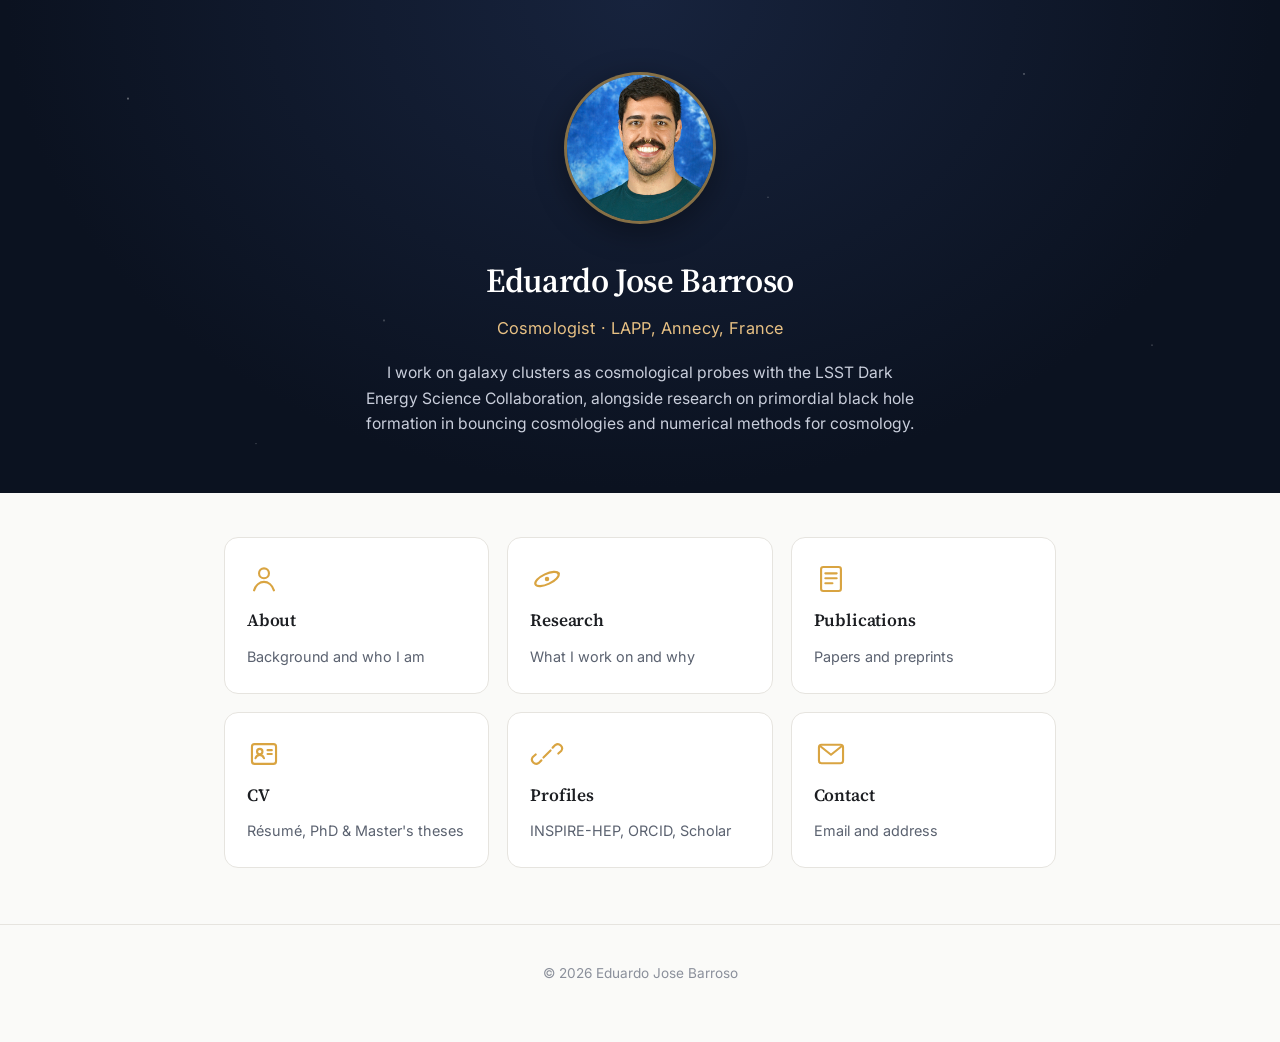
==== index.html @ 9ed02f20 "Fill in real content: bio, research, publications, CV, profiles, contact Replace placeholders with a" ====
<!DOCTYPE html>
<html lang="en">
<head>
<meta charset="UTF-8">
<meta name="viewport" content="width=device-width, initial-scale=1.0">

<!-- ============================================================
     QUICK EDIT GUIDE
     Search for "REPLACE:" across all .html files to find every
     placeholder that needs your real text/links.
     ============================================================ -->

<title>Eduardo Jose Barroso — Cosmologist, LAPP Annecy</title>
<meta name="description" content="Eduardo Jose Barroso is a cosmologist at LAPP (Laboratoire d'Annecy de Physique des Particules), Annecy, France. Research, publications, CV and contact information.">
<meta name="author" content="Eduardo Jose Barroso">
<link rel="canonical" href="https://eduardojsbarroso.github.io/">

<meta property="og:type" content="profile">
<meta property="og:title" content="Eduardo Jose Barroso — Cosmologist, LAPP Annecy">
<meta property="og:description" content="Cosmologist at LAPP (Laboratoire d'Annecy de Physique des Particules), Annecy, France.">
<meta property="og:url" content="https://eduardojsbarroso.github.io/">
<meta property="og:image" content="https://eduardojsbarroso.github.io/assets/photo.jpg">

<link rel="icon" href="data:image/svg+xml,<svg xmlns=%22http://www.w3.org/2000/svg%22 viewBox=%220 0 100 100%22><text y=%22.9em%22 font-size=%2290%22>🌌</text></svg>">

<link rel="preconnect" href="https://fonts.googleapis.com">
<link rel="preconnect" href="https://fonts.gstatic.com" crossorigin>
<link href="https://fonts.googleapis.com/css2?family=Source+Serif+4:wght@500;600&family=Inter:wght@400;500;600&display=swap" rel="stylesheet">
<link rel="stylesheet" href="assets/style.css">

<script type="application/ld+json">
{
  "@context": "https://schema.org",
  "@type": "Person",
  "name": "Eduardo Jose Barroso",
  "jobTitle": "Cosmologist",
  "affiliation": {
    "@type": "Organization",
    "name": "LAPP - Laboratoire d'Annecy de Physique des Particules",
    "address": {
      "@type": "PostalAddress",
      "addressLocality": "Annecy",
      "addressCountry": "FR"
    }
  },
  "url": "https://eduardojsbarroso.github.io/",
  "sameAs": [
    "https://inspirehep.net/authors/2645771",
    "https://orcid.org/0000-0002-7988-9249",
    "https://github.com/eduardojsbarroso"
  ]
}
</script>
</head>
<body>

<section class="hero">
  <div class="wrap">
    <img class="avatar" src="assets/photo.jpg" alt="Photo of Eduardo Jose Barroso" onerror="this.src='assets/avatar-placeholder.svg'">
    <h1>Eduardo Jose Barroso</h1>
    <p class="tagline">Cosmologist · LAPP, Annecy, France</p>
    <p class="intro">
      I work on galaxy clusters as cosmological probes with the LSST Dark Energy
      Science Collaboration, alongside research on primordial black hole formation
      in bouncing cosmologies and numerical methods for cosmology.
    </p>
  </div>
</section>

<main class="wrap">
  <div class="card-grid">

    <a class="card" href="about.html">
      <svg class="icon" viewBox="0 0 24 24" fill="none" stroke="currentColor" stroke-width="1.5" stroke-linecap="round" stroke-linejoin="round"><circle cx="12" cy="8" r="3.5"/><path d="M5 20c1.2-4 4.2-6 7-6s5.8 2 7 6"/></svg>
      <h2>About</h2>
      <p>Background and who I am</p>
    </a>

    <a class="card" href="research.html">
      <svg class="icon" viewBox="0 0 24 24" fill="none" stroke="currentColor" stroke-width="1.5" stroke-linecap="round" stroke-linejoin="round"><ellipse cx="12" cy="12" rx="9" ry="3.6" transform="rotate(-25 12 12)"/><circle cx="12" cy="12" r="1.6" fill="currentColor" stroke="none"/><circle cx="20" cy="8" r="1" fill="currentColor" stroke="none"/></svg>
      <h2>Research</h2>
      <p>What I work on and why</p>
    </a>

    <a class="card" href="publications.html">
      <svg class="icon" viewBox="0 0 24 24" fill="none" stroke="currentColor" stroke-width="1.5" stroke-linecap="round" stroke-linejoin="round"><rect x="5" y="3.5" width="14" height="17" rx="1.6"/><line x1="8" y1="8" x2="16" y2="8"/><line x1="8" y1="11.5" x2="16" y2="11.5"/><line x1="8" y1="15" x2="13" y2="15"/></svg>
      <h2>Publications</h2>
      <p>Papers and preprints</p>
    </a>

    <a class="card" href="cv.html">
      <svg class="icon" viewBox="0 0 24 24" fill="none" stroke="currentColor" stroke-width="1.5" stroke-linecap="round" stroke-linejoin="round"><rect x="3.5" y="5" width="17" height="14" rx="1.8"/><circle cx="9" cy="10.3" r="1.9"/><path d="M6 15c0.6-1.6 1.8-2.4 3-2.4s2.4 0.8 3 2.4"/><line x1="14.5" y1="9.3" x2="17.5" y2="9.3"/><line x1="14.5" y1="12" x2="17.5" y2="12"/></svg>
      <h2>CV</h2>
      <p>Résumé, PhD &amp; Master's theses</p>
    </a>

    <a class="card" href="profiles.html">
      <svg class="icon" viewBox="0 0 24 24" fill="none" stroke="currentColor" stroke-width="1.5" stroke-linecap="round" stroke-linejoin="round"><path d="M9.5 14.5l5-5"/><path d="M8 16.5l-1.8 1.8a3 3 0 0 1-4.2-4.2L4 12.3"/><path d="M16 7.5l1.8-1.8a3 3 0 0 1 4.2 4.2L20 11.7"/></svg>
      <h2>Profiles</h2>
      <p>INSPIRE-HEP, ORCID, Scholar</p>
    </a>

    <a class="card" href="contact.html">
      <svg class="icon" viewBox="0 0 24 24" fill="none" stroke="currentColor" stroke-width="1.5" stroke-linecap="round" stroke-linejoin="round"><rect x="3.5" y="5.5" width="17" height="13" rx="1.8"/><path d="M4.5 6.5l7.5 6 7.5-6"/></svg>
      <h2>Contact</h2>
      <p>Email and address</p>
    </a>

  </div>
</main>

<footer class="site-footer">
  <div class="wrap"><p>&copy; <span class="year"></span> Eduardo Jose Barroso</p></div>
</footer>

<script>
  document.querySelectorAll('.year').forEach(function (el) {
    el.textContent = new Date().getFullYear();
  });
</script>

</body>
</html>
---- assets/style.css ----
/* ============================================================
   Design tokens
   ============================================================ */
:root {
  --navy-900: #0b1220;
  --navy-800: #101a2e;
  --navy-700: #17233d;
  --gold: #d9a441;
  --gold-soft: #e8c184;
  --bg: #fafaf8;
  --surface: #ffffff;
  --border: #e6e4df;
  --text: #1c1e22;
  --muted: #5b6270;
  --muted-soft: #8b909b;
  --max-width: 880px;
  --radius: 14px;
}

* { box-sizing: border-box; }

html { scroll-behavior: smooth; }

body {
  margin: 0;
  font-family: 'Inter', -apple-system, BlinkMacSystemFont, "Segoe UI", Helvetica, Arial, sans-serif;
  color: var(--text);
  background: var(--bg);
  line-height: 1.65;
}

h1, h2, h3 {
  font-family: 'Source Serif 4', Georgia, 'Times New Roman', serif;
  font-weight: 600;
  letter-spacing: -0.01em;
}

a { color: inherit; }

.wrap {
  max-width: var(--max-width);
  margin: 0 auto;
  padding: 0 24px;
}

/* ============================================================
   Hero (home page)
   ============================================================ */
.hero {
  position: relative;
  background: radial-gradient(ellipse at top, var(--navy-700) 0%, var(--navy-900) 70%);
  color: #f4f5f7;
  padding: 72px 0 56px;
  overflow: hidden;
}

/* faint starfield, no image assets needed */
.hero::before {
  content: "";
  position: absolute;
  inset: 0;
  background-image:
    radial-gradient(1.5px 1.5px at 10% 20%, rgba(255,255,255,0.5), transparent),
    radial-gradient(1.5px 1.5px at 80% 15%, rgba(255,255,255,0.4), transparent),
    radial-gradient(1px 1px at 60% 40%, rgba(255,255,255,0.35), transparent),
    radial-gradient(1.5px 1.5px at 30% 65%, rgba(255,255,255,0.3), transparent),
    radial-gradient(1px 1px at 90% 70%, rgba(255,255,255,0.4), transparent),
    radial-gradient(1.5px 1.5px at 45% 85%, rgba(255,255,255,0.3), transparent),
    radial-gradient(1px 1px at 20% 90%, rgba(255,255,255,0.3), transparent);
  pointer-events: none;
}

.hero .wrap {
  position: relative;
  text-align: center;
}

.avatar {
  width: 152px;
  height: 152px;
  border-radius: 50%;
  object-fit: cover;
  background: #22314e;
  border: 3px solid rgba(217, 164, 65, 0.55);
  box-shadow: 0 8px 30px rgba(0,0,0,0.35);
  margin-bottom: 22px;
}

.hero h1 {
  margin: 0 0 6px;
  font-size: 2.1rem;
  color: #ffffff;
}

.hero .tagline {
  margin: 0 0 18px;
  color: var(--gold-soft);
  font-size: 1.02rem;
  letter-spacing: 0.01em;
}

.hero .intro {
  max-width: 560px;
  margin: 0 auto;
  color: #c9cedb;
  font-size: 0.98rem;
}

/* ============================================================
   Section cards grid (home page)
   ============================================================ */
.card-grid {
  display: grid;
  grid-template-columns: repeat(3, 1fr);
  gap: 18px;
  padding: 44px 0 56px;
}

.card {
  display: flex;
  flex-direction: column;
  align-items: flex-start;
  gap: 10px;
  background: var(--surface);
  border: 1px solid var(--border);
  border-radius: var(--radius);
  padding: 24px 22px;
  text-decoration: none;
  color: var(--text);
  transition: transform 0.18s ease, box-shadow 0.18s ease, border-color 0.18s ease;
}

.card:hover {
  transform: translateY(-3px);
  box-shadow: 0 12px 28px rgba(15, 23, 42, 0.08);
  border-color: rgba(217, 164, 65, 0.5);
}

.card .icon {
  width: 34px;
  height: 34px;
  color: var(--gold);
}

.card h2 {
  margin: 0;
  font-size: 1.08rem;
}

.card p {
  margin: 0;
  color: var(--muted);
  font-size: 0.9rem;
}

/* ============================================================
   Top nav (sub-pages)
   ============================================================ */
.topnav {
  background: var(--navy-900);
  color: #f4f5f7;
}

.topnav .wrap {
  display: flex;
  align-items: center;
  justify-content: space-between;
  gap: 16px;
  padding: 16px 24px;
  flex-wrap: wrap;
}

.topnav .brand {
  font-family: 'Source Serif 4', Georgia, serif;
  font-weight: 600;
  font-size: 1.05rem;
  text-decoration: none;
  color: #ffffff;
}

.topnav nav {
  display: flex;
  gap: 4px;
  flex-wrap: wrap;
}

.topnav nav a {
  text-decoration: none;
  color: #b9c0cf;
  font-size: 0.9rem;
  padding: 6px 10px;
  border-radius: 8px;
  transition: color 0.15s ease, background 0.15s ease;
}

.topnav nav a:hover {
  color: #ffffff;
  background: rgba(255,255,255,0.06);
}

.topnav nav a.active {
  color: var(--gold-soft);
  background: rgba(217, 164, 65, 0.12);
}

/* ============================================================
   Page content (sub-pages)
   ============================================================ */
main.page {
  padding: 48px 0 24px;
}

main.page h1 {
  font-size: 1.7rem;
  margin: 0 0 6px;
}

main.page .page-sub {
  color: var(--muted-soft);
  margin: 0 0 32px;
  font-size: 0.95rem;
}

main.page section {
  margin-bottom: 36px;
}

main.page h2 {
  font-size: 1.1rem;
  margin: 0 0 12px;
}

main.page p {
  margin: 0 0 14px;
}

main.page code {
  font-family: "SFMono-Regular", Consolas, Menlo, monospace;
  font-size: 0.88em;
  background: #f2f4f8;
  padding: 1px 5px;
  border-radius: 5px;
}

.placeholder {
  color: #a15c00;
  background: #fff6e8;
  border: 1px dashed #e3b56a;
  border-radius: 10px;
  padding: 10px 14px;
  font-size: 0.88rem;
}

/* Buttons / link chips */
.btn {
  display: inline-flex;
  align-items: center;
  gap: 8px;
  background: var(--navy-900);
  color: #ffffff !important;
  text-decoration: none;
  padding: 10px 18px;
  border-radius: 10px;
  font-size: 0.92rem;
  transition: background 0.15s ease;
}
.btn:hover { background: var(--navy-700); }

.btn-outline {
  display: inline-flex;
  align-items: center;
  gap: 8px;
  background: transparent;
  color: var(--text) !important;
  text-decoration: none;
  padding: 9px 16px;
  border: 1px solid var(--border);
  border-radius: 10px;
  font-size: 0.92rem;
  transition: border-color 0.15s ease, color 0.15s ease;
}
.btn-outline:hover { border-color: var(--gold); color: #a15c00 !important; }

.btn-row {
  display: flex;
  flex-wrap: wrap;
  gap: 10px;
  margin: 4px 0 18px;
}

/* Publications list */
.pub-list {
  list-style: none;
  padding: 0;
  margin: 0;
}
.pub-list li {
  padding: 16px 0;
  border-top: 1px solid var(--border);
}
.pub-list li:first-child { border-top: none; }
.pub-title {
  display: block;
  font-weight: 600;
  margin-bottom: 2px;
}
.pub-authors, .pub-venue {
  display: block;
  color: var(--muted);
  font-size: 0.9rem;
}
.pub-venue { margin-top: 2px; }
.pub-list a { color: #1d4ed8; text-decoration: none; }
.pub-list a:hover { text-decoration: underline; }

/* Profile links grid */
.profile-grid {
  display: grid;
  grid-template-columns: repeat(2, 1fr);
  gap: 12px;
}
.profile-link {
  display: flex;
  align-items: center;
  gap: 12px;
  border: 1px solid var(--border);
  border-radius: 12px;
  padding: 14px 16px;
  text-decoration: none;
  color: var(--text);
  transition: border-color 0.15s ease, background 0.15s ease;
}
.profile-link:hover {
  border-color: var(--gold);
  background: #fffaf1;
}
.profile-link .icon {
  width: 20px;
  height: 20px;
  color: var(--gold);
  flex-shrink: 0;
}
.profile-link .label {
  font-weight: 600;
  font-size: 0.95rem;
  display: block;
}
.profile-link .sub {
  color: var(--muted-soft);
  font-size: 0.8rem;
  display: block;
}

/* Contact list */
.contact-list {
  list-style: none;
  padding: 0;
  margin: 0;
}
.contact-list li {
  padding: 10px 0;
  border-top: 1px solid var(--border);
  font-size: 0.95rem;
}
.contact-list li:first-child { border-top: none; }
.contact-list a { color: #1d4ed8; text-decoration: none; }
.contact-list a:hover { text-decoration: underline; }

/* Keywords */
.keywords {
  list-style: none;
  padding: 0;
  margin: 0;
  display: flex;
  flex-wrap: wrap;
  gap: 8px;
}
.keywords li {
  background: #f2f4f8;
  color: var(--muted);
  padding: 5px 12px;
  border-radius: 12px;
  font-size: 0.85rem;
}

/* Education / CV entries */
.entry {
  display: flex;
  justify-content: space-between;
  align-items: baseline;
  gap: 16px;
  flex-wrap: wrap;
  padding: 14px 0;
  border-top: 1px solid var(--border);
}
.entry:first-child { border-top: none; }
.entry .entry-main strong { display: block; font-size: 0.98rem; }
.entry .entry-main span { color: var(--muted); font-size: 0.88rem; }

/* ============================================================
   Footer
   ============================================================ */
.site-footer {
  border-top: 1px solid var(--border);
  padding: 24px 0 44px;
  color: var(--muted-soft);
  font-size: 0.85rem;
  text-align: center;
}

/* ============================================================
   Responsive
   ============================================================ */
@media (max-width: 720px) {
  .card-grid { grid-template-columns: repeat(2, 1fr); }
  .profile-grid { grid-template-columns: 1fr; }
}

@media (max-width: 460px) {
  .card-grid { grid-template-columns: 1fr; }
  .hero { padding: 56px 0 40px; }
  .hero h1 { font-size: 1.7rem; }
  .topnav .wrap { flex-direction: column; align-items: flex-start; }
}
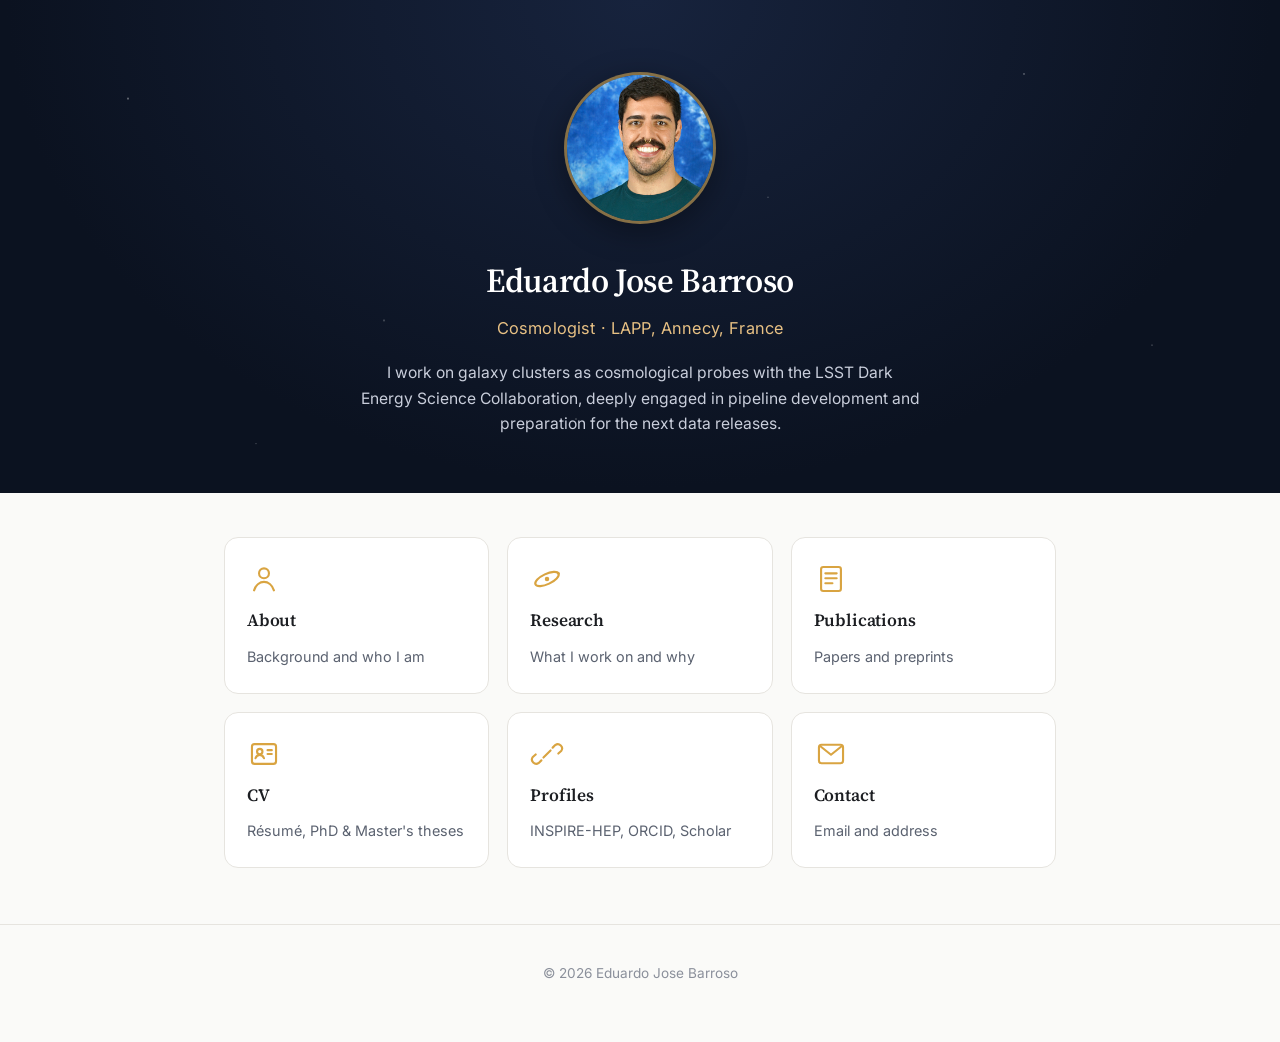
==== commit c7b7a1ed: "Rework homepage intro and enrich About/Research with more of your statement Homepage intro now leads" ====
--- a/index.html
+++ b/index.html
@@ -3,12 +3,6 @@
 <head>
 <meta charset="UTF-8">
 <meta name="viewport" content="width=device-width, initial-scale=1.0">
-
-<!-- ============================================================
-     QUICK EDIT GUIDE
-     Search for "REPLACE:" across all .html files to find every
-     placeholder that needs your real text/links.
-     ============================================================ -->
 
 <title>Eduardo Jose Barroso — Cosmologist, LAPP Annecy</title>
 <meta name="description" content="Eduardo Jose Barroso is a cosmologist at LAPP (Laboratoire d'Annecy de Physique des Particules), Annecy, France. Research, publications, CV and contact information.">
@@ -47,7 +41,9 @@
   "sameAs": [
     "https://inspirehep.net/authors/2645771",
     "https://orcid.org/0000-0002-7988-9249",
-    "https://github.com/eduardojsbarroso"
+    "https://scholar.google.com/citations?view_op=list_works&hl=en&user=6iZSuTkAAAAJ",
+    "https://github.com/eduardojsbarroso",
+    "https://www.linkedin.com/in/eduardo-barroso-bb4300228/"
   ]
 }
 </script>
@@ -61,8 +57,8 @@
     <p class="tagline">Cosmologist · LAPP, Annecy, France</p>
     <p class="intro">
       I work on galaxy clusters as cosmological probes with the LSST Dark Energy
-      Science Collaboration, alongside research on primordial black hole formation
-      in bouncing cosmologies and numerical methods for cosmology.
+      Science Collaboration, deeply engaged in pipeline development and
+      preparation for the next data releases.
     </p>
   </div>
 </section>
--- a/assets/style.css
+++ b/assets/style.css
@@ -242,13 +242,30 @@
   border-radius: 5px;
 }
 
-.placeholder {
-  color: #a15c00;
-  background: #fff6e8;
-  border: 1px dashed #e3b56a;
-  border-radius: 10px;
-  padding: 10px 14px;
+.note {
+  color: var(--muted-soft);
   font-size: 0.88rem;
+  font-style: italic;
+}
+
+.pipeline-figure {
+  margin: 24px 0 30px;
+  padding: 0;
+}
+.pipeline-diagram {
+  width: 100%;
+  height: auto;
+  display: block;
+  background: var(--surface);
+  border: 1px solid var(--border);
+  border-radius: var(--radius);
+  padding: 8px 0;
+}
+.pipeline-figure figcaption {
+  margin-top: 8px;
+  font-size: 0.82rem;
+  color: var(--muted-soft);
+  text-align: center;
 }
 
 /* Buttons / link chips */
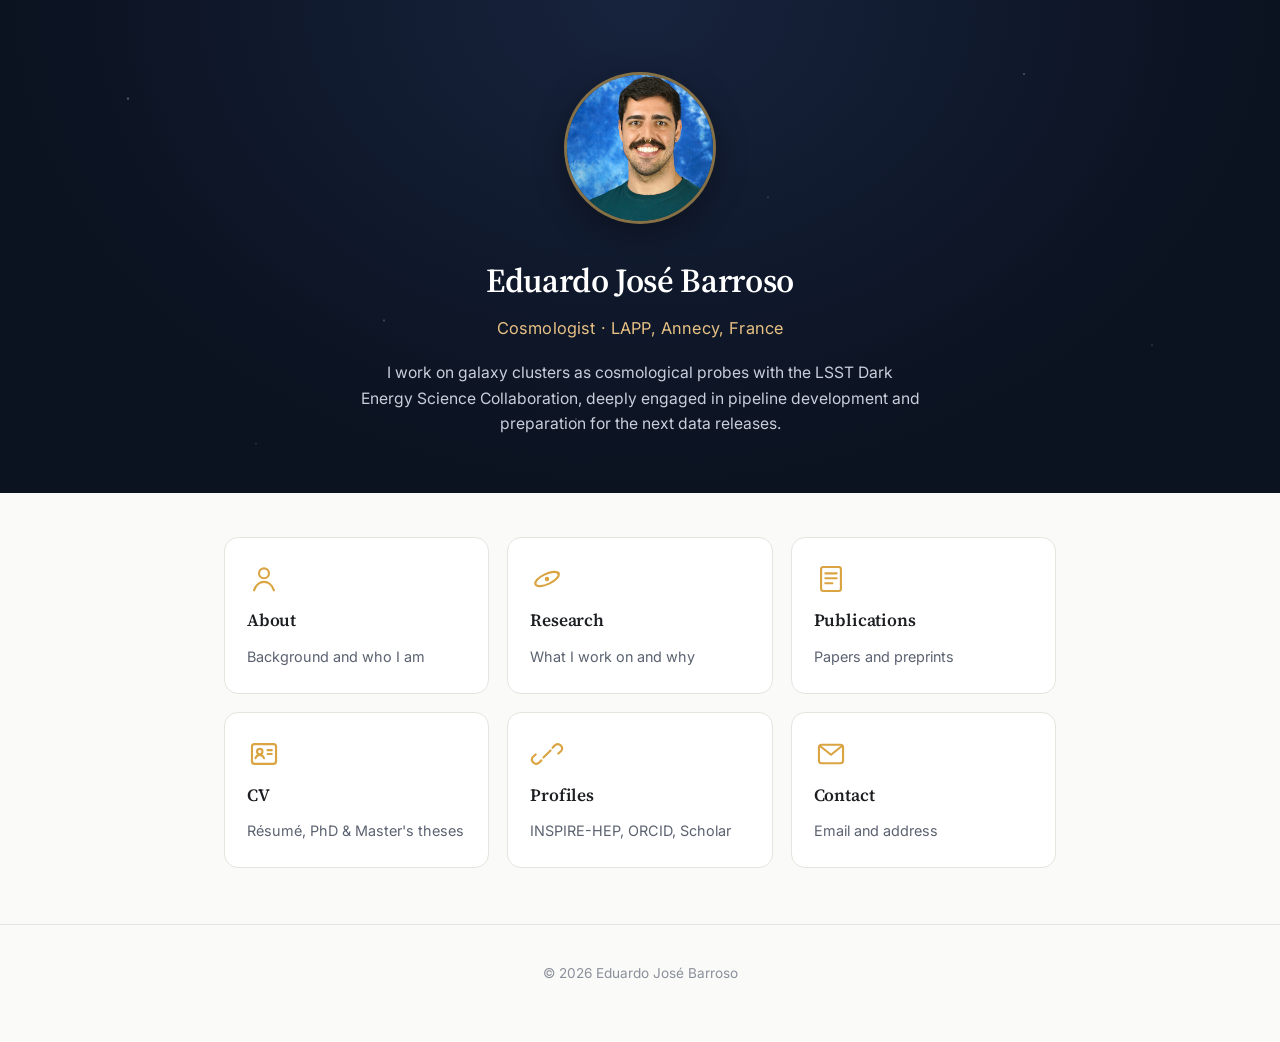
==== commit cfd76500: "Use accented "José" throughout the site Your name is Eduardo José Barroso; update every title, meta " ====
--- a/index.html
+++ b/index.html
@@ -4,13 +4,13 @@
 <meta charset="UTF-8">
 <meta name="viewport" content="width=device-width, initial-scale=1.0">
 
-<title>Eduardo Jose Barroso — Cosmologist, LAPP Annecy</title>
-<meta name="description" content="Eduardo Jose Barroso is a cosmologist at LAPP (Laboratoire d'Annecy de Physique des Particules), Annecy, France. Research, publications, CV and contact information.">
-<meta name="author" content="Eduardo Jose Barroso">
+<title>Eduardo José Barroso — Cosmologist, LAPP Annecy</title>
+<meta name="description" content="Eduardo José Barroso is a cosmologist at LAPP (Laboratoire d'Annecy de Physique des Particules), Annecy, France. Research, publications, CV and contact information.">
+<meta name="author" content="Eduardo José Barroso">
 <link rel="canonical" href="https://eduardojsbarroso.github.io/">
 
 <meta property="og:type" content="profile">
-<meta property="og:title" content="Eduardo Jose Barroso — Cosmologist, LAPP Annecy">
+<meta property="og:title" content="Eduardo José Barroso — Cosmologist, LAPP Annecy">
 <meta property="og:description" content="Cosmologist at LAPP (Laboratoire d'Annecy de Physique des Particules), Annecy, France.">
 <meta property="og:url" content="https://eduardojsbarroso.github.io/">
 <meta property="og:image" content="https://eduardojsbarroso.github.io/assets/photo.jpg">
@@ -26,7 +26,7 @@
 {
   "@context": "https://schema.org",
   "@type": "Person",
-  "name": "Eduardo Jose Barroso",
+  "name": "Eduardo José Barroso",
   "jobTitle": "Cosmologist",
   "affiliation": {
     "@type": "Organization",
@@ -52,8 +52,8 @@
 
 <section class="hero">
   <div class="wrap">
-    <img class="avatar" src="assets/photo.jpg" alt="Photo of Eduardo Jose Barroso" onerror="this.src='assets/avatar-placeholder.svg'">
-    <h1>Eduardo Jose Barroso</h1>
+    <img class="avatar" src="assets/photo.jpg" alt="Photo of Eduardo José Barroso" onerror="this.src='assets/avatar-placeholder.svg'">
+    <h1>Eduardo José Barroso</h1>
     <p class="tagline">Cosmologist · LAPP, Annecy, France</p>
     <p class="intro">
       I work on galaxy clusters as cosmological probes with the LSST Dark Energy
@@ -106,7 +106,7 @@
 </main>
 
 <footer class="site-footer">
-  <div class="wrap"><p>&copy; <span class="year"></span> Eduardo Jose Barroso</p></div>
+  <div class="wrap"><p>&copy; <span class="year"></span> Eduardo José Barroso</p></div>
 </footer>
 
 <script>
--- a/assets/style.css
+++ b/assets/style.css
@@ -252,20 +252,46 @@
   margin: 24px 0 30px;
   padding: 0;
 }
-.pipeline-diagram {
+.pipeline-figure img {
+  display: block;
   width: 100%;
   height: auto;
-  display: block;
   background: var(--surface);
   border: 1px solid var(--border);
   border-radius: var(--radius);
-  padding: 8px 0;
+  padding: 14px;
 }
 .pipeline-figure figcaption {
   margin-top: 8px;
   font-size: 0.82rem;
   color: var(--muted-soft);
   text-align: center;
+}
+
+.figure-row {
+  display: flex;
+  align-items: center;
+  gap: 24px;
+  margin: 24px 0 30px;
+  flex-wrap: wrap;
+}
+.figure-row-img {
+  display: block;
+  width: 100%;
+  max-width: 300px;
+  height: auto;
+  flex-shrink: 0;
+  background: var(--surface);
+  border: 1px solid var(--border);
+  border-radius: var(--radius);
+  padding: 10px;
+}
+.figure-row-text {
+  flex: 1;
+  min-width: 240px;
+}
+.figure-row-text p {
+  margin: 0;
 }
 
 /* Buttons / link chips */
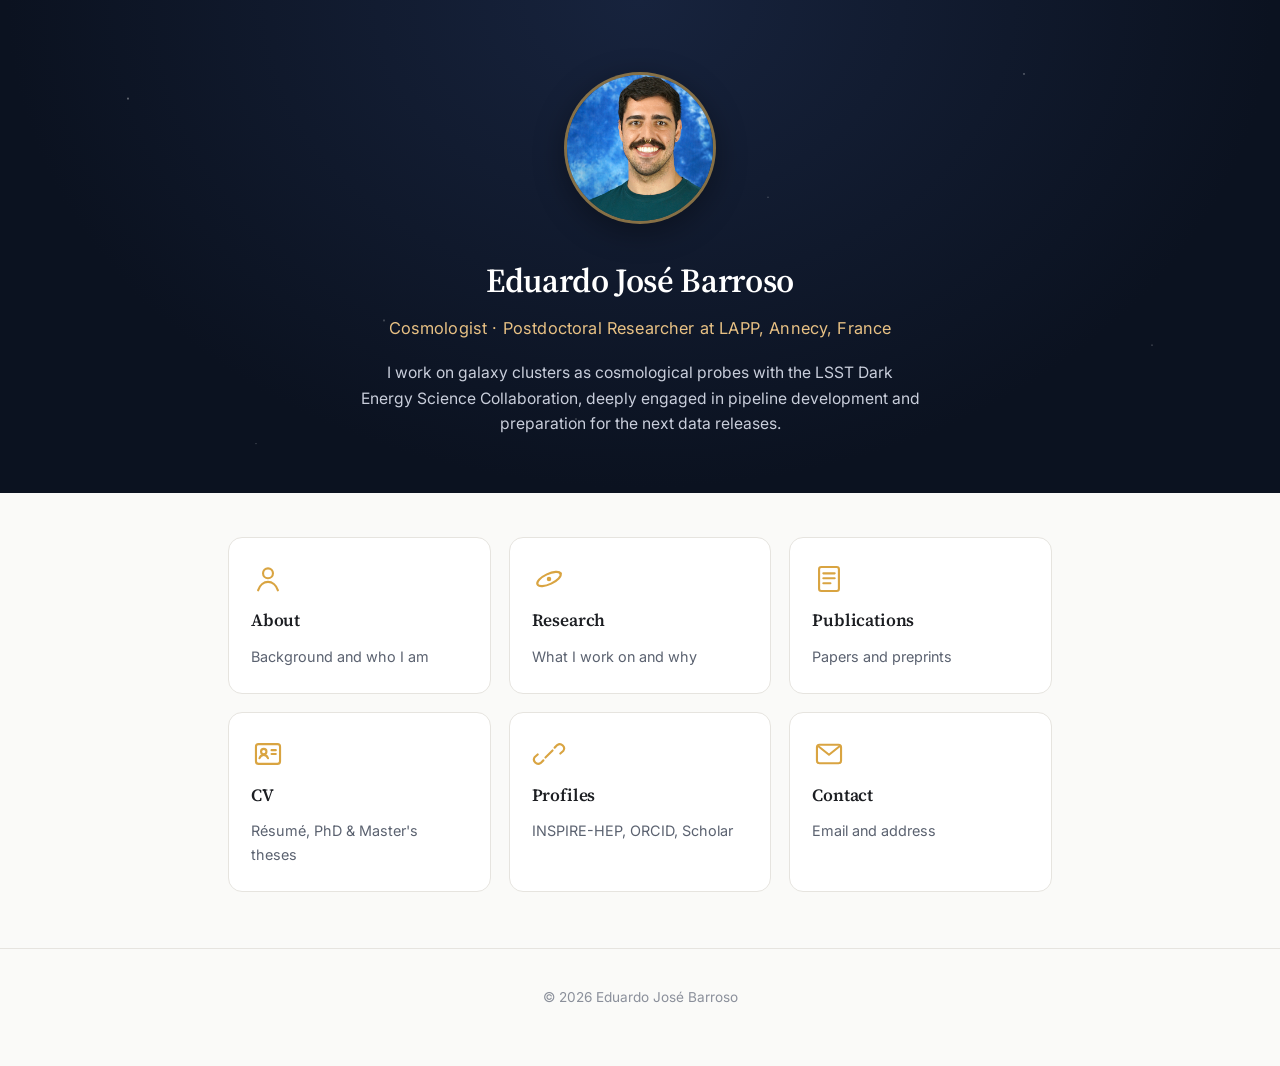
==== commit 9e9059ee: "Add postdoc title to homepage tagline Co-Authored-By: Claude Sonnet 5 <noreply@anthropic.com> Claude" ====
--- a/index.html
+++ b/index.html
@@ -43,7 +43,7 @@
     "https://orcid.org/0000-0002-7988-9249",
     "https://scholar.google.com/citations?view_op=list_works&hl=en&user=6iZSuTkAAAAJ",
     "https://github.com/eduardojsbarroso",
-    "https://www.linkedin.com/in/eduardo-barroso-bb4300228/"
+    "https://buscatextual.cnpq.br/buscatextual/visualizacv.do?id=K8264416Z4"
   ]
 }
 </script>
@@ -54,7 +54,7 @@
   <div class="wrap">
     <img class="avatar" src="assets/photo.jpg" alt="Photo of Eduardo José Barroso" onerror="this.src='assets/avatar-placeholder.svg'">
     <h1>Eduardo José Barroso</h1>
-    <p class="tagline">Cosmologist · LAPP, Annecy, France</p>
+    <p class="tagline">Cosmologist · Postdoctoral Researcher at LAPP, Annecy, France</p>
     <p class="intro">
       I work on galaxy clusters as cosmological probes with the LSST Dark Energy
       Science Collaboration, deeply engaged in pipeline development and
--- a/assets/style.css
+++ b/assets/style.css
@@ -21,6 +21,11 @@
 
 html { scroll-behavior: smooth; }
 
+html, body {
+  overflow-x: hidden;
+  max-width: 100%;
+}
+
 body {
   margin: 0;
   font-family: 'Inter', -apple-system, BlinkMacSystemFont, "Segoe UI", Helvetica, Arial, sans-serif;
@@ -40,7 +45,7 @@
 .wrap {
   max-width: var(--max-width);
   margin: 0 auto;
-  padding: 0 24px;
+  padding: 0 28px;
 }
 
 /* ============================================================
@@ -207,7 +212,8 @@
    Page content (sub-pages)
    ============================================================ */
 main.page {
-  padding: 48px 0 24px;
+  padding-top: 48px;
+  padding-bottom: 24px;
 }
 
 main.page h1 {
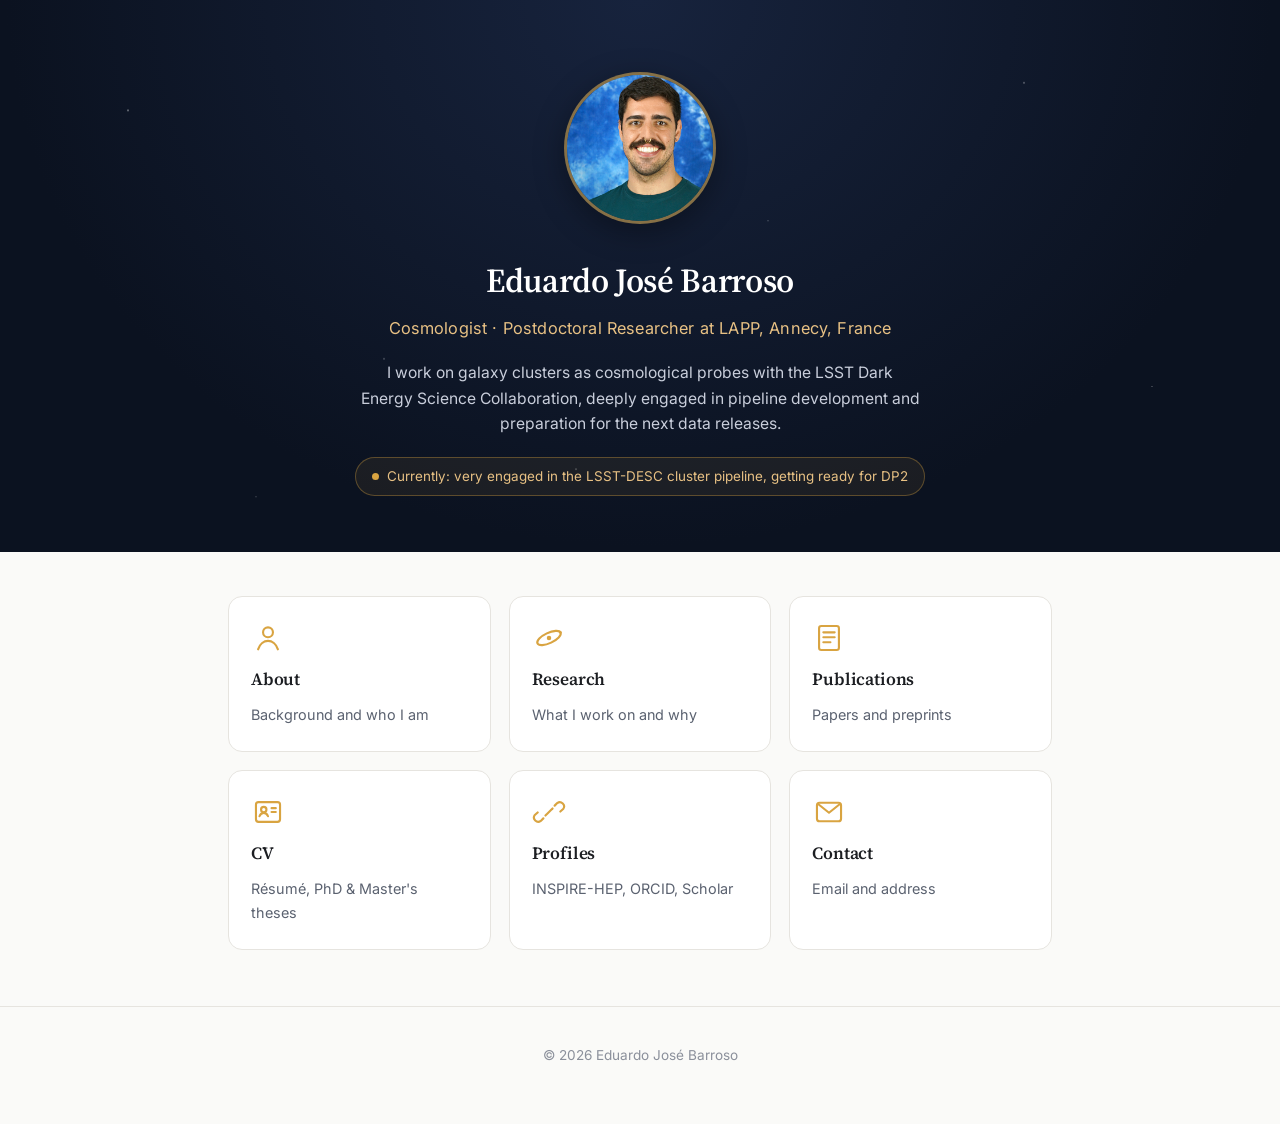
==== commit 558464cf: "Design polish: status chip, entrance animation, pull-quote, spacing - Homepage: add a "Currently" st" ====
--- a/index.html
+++ b/index.html
@@ -60,6 +60,7 @@
       Science Collaboration, deeply engaged in pipeline development and
       preparation for the next data releases.
     </p>
+    <p class="status-chip"><span class="status-dot"></span>Currently: very engaged in the LSST-DESC cluster pipeline, getting ready for DP2</p>
   </div>
 </section>
 
--- a/assets/style.css
+++ b/assets/style.css
@@ -111,6 +111,58 @@
   font-size: 0.98rem;
 }
 
+.status-chip {
+  display: inline-flex;
+  align-items: center;
+  gap: 8px;
+  margin: 20px auto 0;
+  padding: 7px 16px;
+  border: 1px solid rgba(217, 164, 65, 0.35);
+  border-radius: 999px;
+  background: rgba(217, 164, 65, 0.08);
+  color: var(--gold-soft);
+  font-size: 0.84rem;
+}
+
+.status-dot {
+  width: 7px;
+  height: 7px;
+  border-radius: 50%;
+  background: var(--gold);
+  flex-shrink: 0;
+  animation: statusPulse 2.2s ease-in-out infinite;
+}
+
+/* ------------------------------------------------------------
+   Hero entrance animation
+   ------------------------------------------------------------ */
+@keyframes heroFadeIn {
+  from { opacity: 0; transform: translateY(14px); }
+  to { opacity: 1; transform: translateY(0); }
+}
+@keyframes statusPulse {
+  0%, 100% { opacity: 1; }
+  50% { opacity: 0.35; }
+}
+.hero .avatar,
+.hero h1,
+.hero .tagline,
+.hero .intro,
+.hero .status-chip {
+  animation: heroFadeIn 0.7s ease both;
+}
+.hero h1 { animation-delay: 0.08s; }
+.hero .tagline { animation-delay: 0.16s; }
+.hero .intro { animation-delay: 0.24s; }
+.hero .status-chip { animation-delay: 0.32s; }
+
+@media (prefers-reduced-motion: reduce) {
+  .hero .avatar, .hero h1, .hero .tagline, .hero .intro, .hero .status-chip {
+    animation: none;
+  }
+  .status-dot { animation: none; }
+}
+
 /* ============================================================
    Section cards grid (home page)
    ============================================================ */
@@ -217,8 +269,21 @@
 }
 
 main.page h1 {
+  position: relative;
   font-size: 1.7rem;
   margin: 0 0 6px;
+  padding-bottom: 14px;
+}
+
+main.page h1::after {
+  content: "";
+  position: absolute;
+  left: 0;
+  bottom: 0;
+  width: 46px;
+  height: 3px;
+  border-radius: 2px;
+  background: var(--gold);
 }
 
 main.page .page-sub {
@@ -228,7 +293,18 @@
 }
 
 main.page section {
-  margin-bottom: 36px;
+  margin-bottom: 48px;
+}
+
+.pull-quote {
+  font-family: 'Source Serif 4', Georgia, serif;
+  font-style: italic;
+  font-size: 1.2rem;
+  line-height: 1.55;
+  color: var(--text);
+  border-left: 3px solid var(--gold);
+  padding: 2px 0 2px 20px;
+  margin: 28px 0;
 }
 
 main.page h2 {
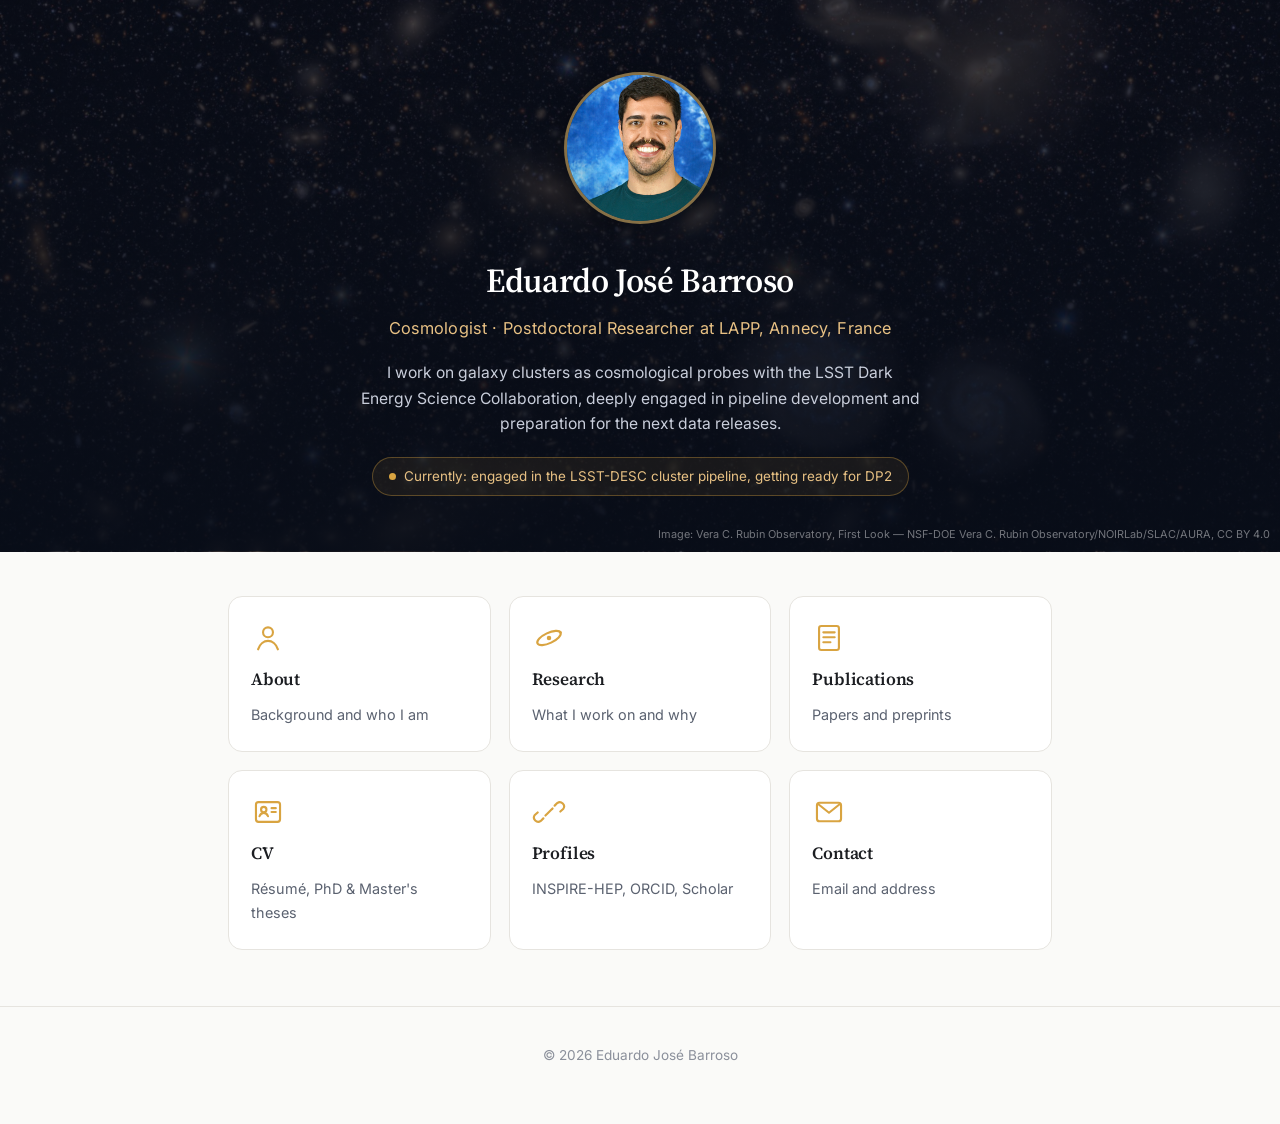
==== commit 115e4cf2: "Use real Rubin First Look image as hero background Replace the CSS-drawn starfield dots with the act" ====
--- a/index.html
+++ b/index.html
@@ -60,8 +60,9 @@
       Science Collaboration, deeply engaged in pipeline development and
       preparation for the next data releases.
     </p>
-    <p class="status-chip"><span class="status-dot"></span>Currently: very engaged in the LSST-DESC cluster pipeline, getting ready for DP2</p>
+    <p class="status-chip"><span class="status-dot"></span>Currently: engaged in the LSST-DESC cluster pipeline, getting ready for DP2</p>
   </div>
+  <a class="hero-credit" href="https://rubin.canto.com/v/RubinFirstLook/album/P2QMF" target="_blank" rel="noopener">Image: Vera C. Rubin Observatory, First Look — NSF-DOE Vera C. Rubin Observatory/NOIRLab/SLAC/AURA, CC BY 4.0</a>
 </section>
 
 <main class="wrap">
--- a/assets/style.css
+++ b/assets/style.css
@@ -53,27 +53,26 @@
    ============================================================ */
 .hero {
   position: relative;
-  background: radial-gradient(ellipse at top, var(--navy-700) 0%, var(--navy-900) 70%);
+  background:
+    linear-gradient(180deg, rgba(8, 13, 24, 0.78) 0%, rgba(8, 13, 24, 0.88) 55%, rgba(8, 13, 24, 0.97) 100%),
+    url("rubin-first-look.jpg");
+  background-size: cover;
+  background-position: center 40%;
   color: #f4f5f7;
   padding: 72px 0 56px;
   overflow: hidden;
 }
 
-/* faint starfield, no image assets needed */
-.hero::before {
-  content: "";
+.hero-credit {
   position: absolute;
-  inset: 0;
-  background-image:
-    radial-gradient(1.5px 1.5px at 10% 20%, rgba(255,255,255,0.5), transparent),
-    radial-gradient(1.5px 1.5px at 80% 15%, rgba(255,255,255,0.4), transparent),
-    radial-gradient(1px 1px at 60% 40%, rgba(255,255,255,0.35), transparent),
-    radial-gradient(1.5px 1.5px at 30% 65%, rgba(255,255,255,0.3), transparent),
-    radial-gradient(1px 1px at 90% 70%, rgba(255,255,255,0.4), transparent),
-    radial-gradient(1.5px 1.5px at 45% 85%, rgba(255,255,255,0.3), transparent),
-    radial-gradient(1px 1px at 20% 90%, rgba(255,255,255,0.3), transparent);
-  pointer-events: none;
-}
+  right: 10px;
+  bottom: 8px;
+  color: rgba(244, 245, 247, 0.45);
+  font-size: 0.68rem;
+  text-decoration: none;
+  z-index: 1;
+}
+.hero-credit:hover { color: rgba(244, 245, 247, 0.75); }
 
 .hero .wrap {
   position: relative;
